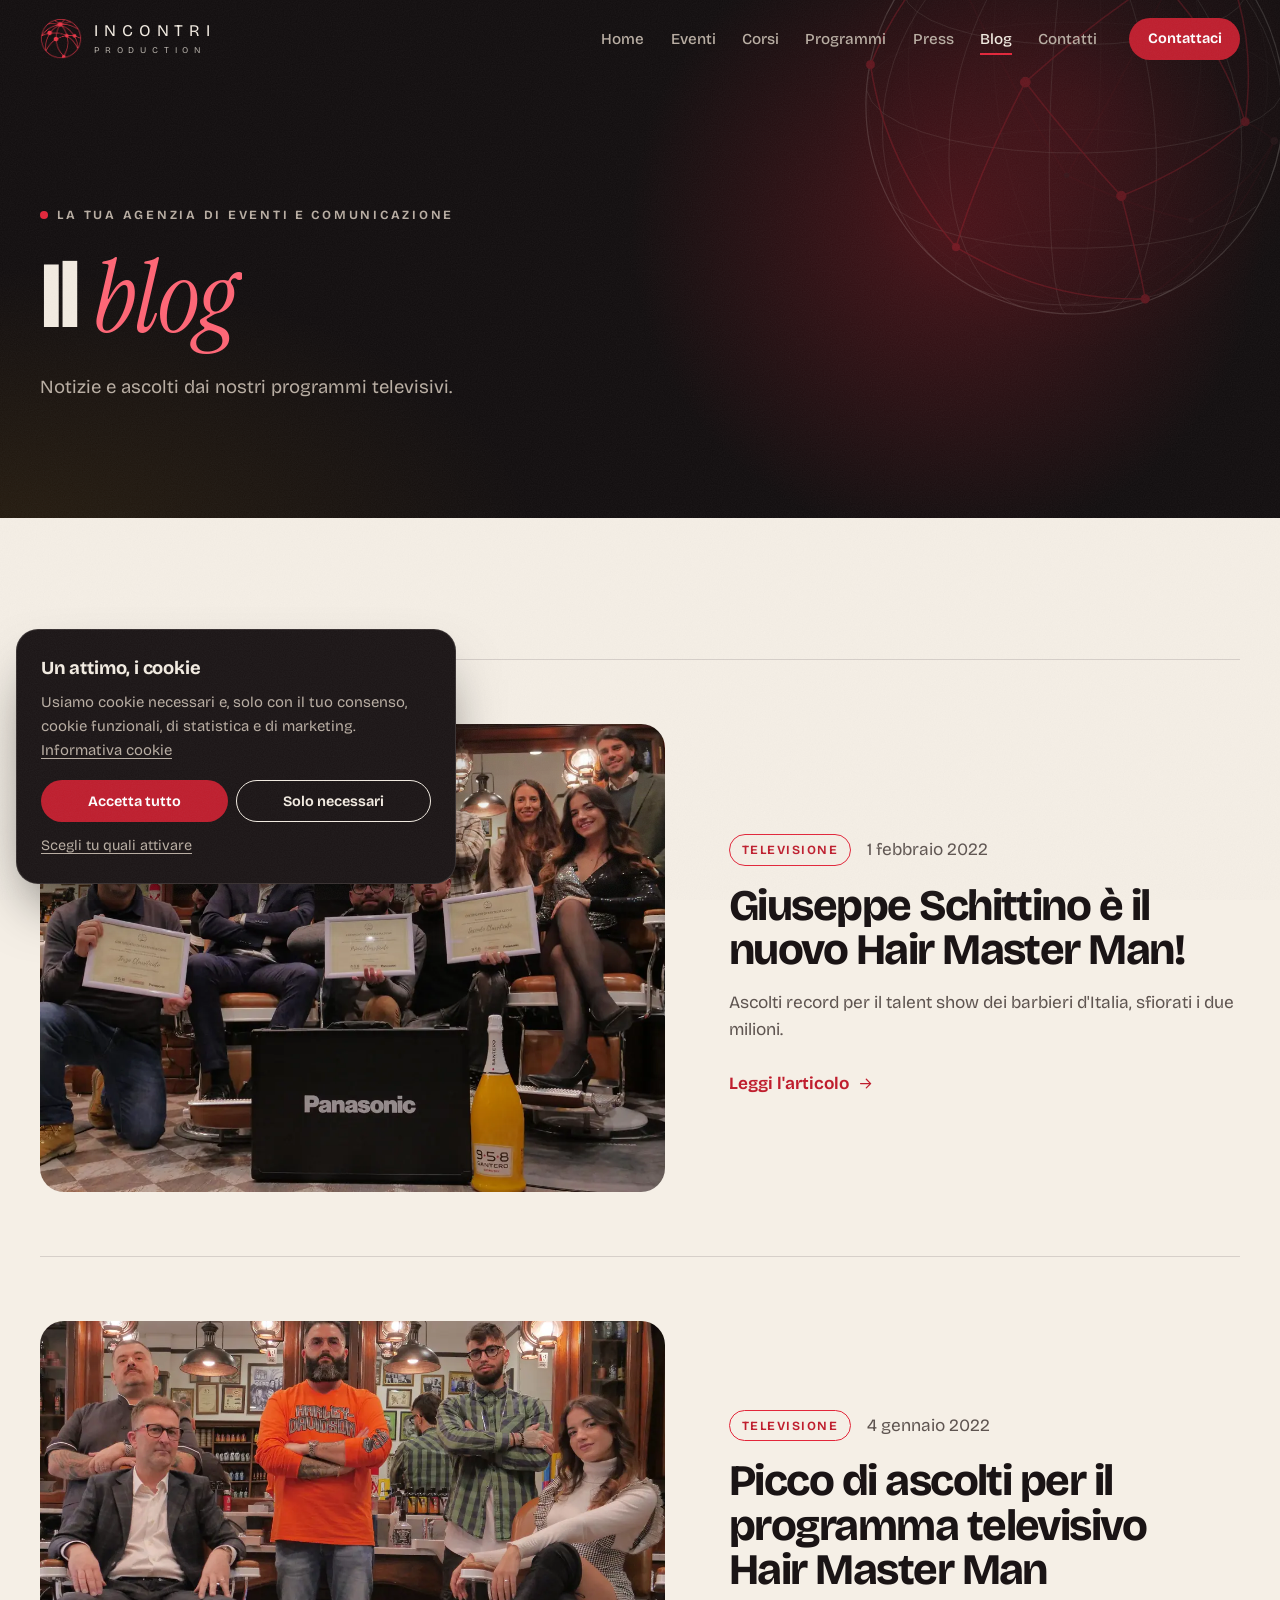
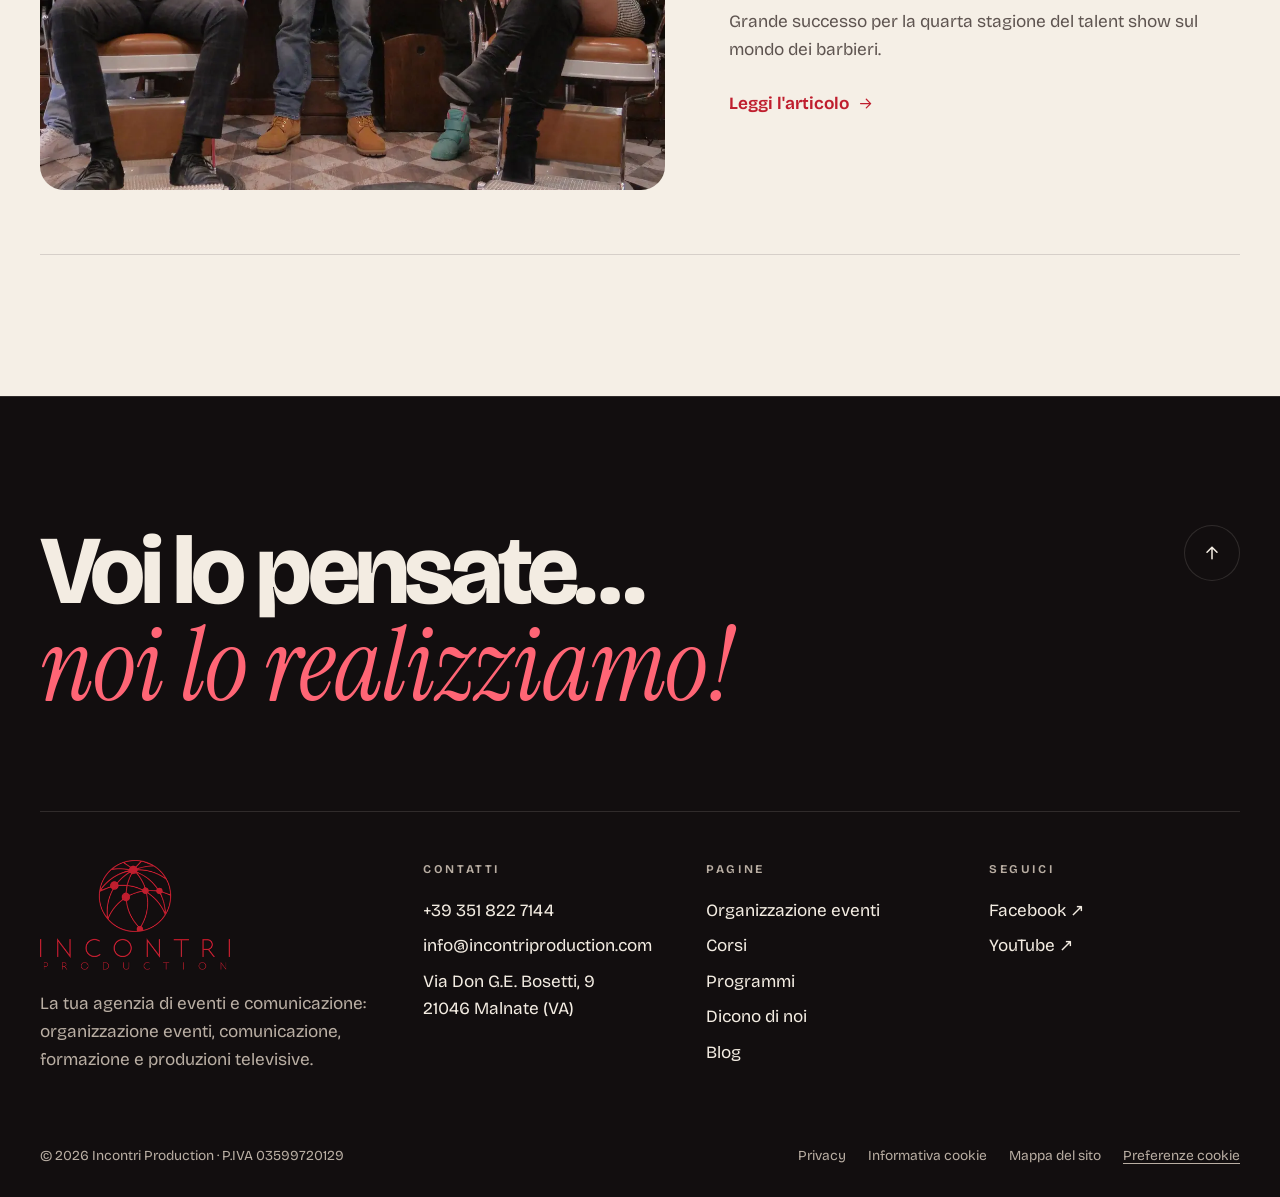
==== blog.html @ 3ca2f511 "Sito Incontri Production" ====
<!doctype html>
<html lang="it">
<head>
  <meta charset="utf-8">
  <meta name="viewport" content="width=device-width, initial-scale=1">
  <title>Blog | Incontri Production</title>
  <meta name="description" content="Notizie dal mondo Incontri Production: televisione, ascolti e i protagonisti dei nostri programmi.">
  <link rel="canonical" href="https://www.incontriproduction.com/blog.html">
  <meta property="og:type" content="website">
  <meta property="og:locale" content="it_IT">
  <meta property="og:site_name" content="Incontri Production">
  <meta property="og:title" content="Blog | Incontri Production">
  <meta property="og:description" content="Notizie dal mondo Incontri Production: televisione, ascolti e i protagonisti dei nostri programmi.">
  <meta property="og:url" content="https://www.incontriproduction.com/blog.html">
  <meta property="og:image" content="https://www.incontriproduction.com/assets/img/condivisione.jpg">
  <meta name="twitter:card" content="summary_large_image">
  <meta name="theme-color" content="#120e0f">
  <link rel="icon" href="favicon.png" type="image/png">
  <link rel="apple-touch-icon" href="apple-touch-icon.png">
  <script>document.documentElement.classList.add('js')</script>
  <link rel="preload" href="assets/fonts/bricolage-grotesque.woff2" as="font" type="font/woff2" crossorigin>
  <link rel="preload" href="assets/fonts/instrument-serif.woff2" as="font" type="font/woff2" crossorigin>
  <link rel="stylesheet" href="assets/css/stile.css?v=2611031225">
  <script src="assets/js/sito.js?v=2611031225" defer></script>
  <script type="application/ld+json">{"@context":"https://schema.org","@type":"Organization","name":"Incontri Production","url":"https://www.incontriproduction.com/","logo":"https://www.incontriproduction.com/assets/img/logo.webp","email":"info@incontriproduction.com","telephone":"+39 351 822 7144","vatID":"IT03599720129","address":{"@type":"PostalAddress","streetAddress":"Via Don G.E. Bosetti, 9","postalCode":"21046","addressLocality":"Malnate","addressRegion":"VA","addressCountry":"IT"},"sameAs":["https://www.facebook.com/incontriproduction/","https://www.youtube.com/channel/UCzw4_r2sX473PQl3FXD5Lkw"]}</script>
</head>
<body>
  <a class="skip" href="#contenuto">Vai al contenuto</a>

  <header class="top" data-top>
    <div class="wrap top__row">
      <a class="brand" href="index.html" aria-label="Incontri Production — torna alla home">
        <img src="assets/img/globo.webp" width="96" height="93" alt="">
        <span class="brand__name" aria-hidden="true"><b>Incontri</b><small>Production</small></span>
      </a>
      <nav class="nav" aria-label="Menu principale">
        <ul>
          <li><a href="index.html">Home</a></li>
          <li><a href="organizzazione-eventi.html">Eventi</a></li>
          <li><a href="corsi.html">Corsi</a></li>
          <li><a href="programmi.html">Programmi</a></li>
          <li><a href="press.html">Press</a></li>
          <li><a href="blog.html" aria-current="page">Blog</a></li>
          <li><a href="contatti.html">Contatti</a></li>
        </ul>
      </nav>
      <a class="btn btn--red btn--sm top__cta" href="contatti.html">Contattaci</a>
      <button class="burger" type="button" aria-expanded="false" aria-controls="menu-mobile" data-burger><span></span><span></span><b class="vh">Apri il menu</b></button>
    </div>
  </header>

  <nav class="mnav" id="menu-mobile" aria-label="Menu">
    <ul>
      <li><a href="index.html" style="--i:0"><small>01</small>Home</a></li>
      <li><a href="organizzazione-eventi.html" style="--i:1"><small>02</small>Eventi</a></li>
      <li><a href="corsi.html" style="--i:2"><small>03</small>Corsi</a></li>
      <li><a href="programmi.html" style="--i:3"><small>04</small>Programmi</a></li>
      <li><a href="press.html" style="--i:4"><small>05</small>Press</a></li>
      <li><a href="blog.html" aria-current="page" style="--i:5"><small>06</small>Blog</a></li>
      <li><a href="contatti.html" style="--i:6"><small>07</small>Contatti</a></li>
    </ul>
    <div class="mnav__foot">
      <a href="tel:+393518227144">+39 351 822 7144</a>
      <a href="mailto:info@incontriproduction.com">info@incontriproduction.com</a>
    </div>
  </nav>

  <main id="contenuto">
    <section class="phero phero--solo t-dark" data-spot>
      <svg class="phero__deco globe" data-globe data-static aria-hidden="true"></svg>
      <div class="wrap phero__grid">
        <div>
          <p class="eyebrow eyebrow--live load">La tua agenzia di eventi e comunicazione</p>
          <h1 class="split display"><span class="w"><span style="--i:0">Il</span></span> <em><span class="w"><span style="--i:1">blog</span></span></em></h1>
          <p class="lead load" style="--d:500ms">Notizie e ascolti dai nostri programmi televisivi.</p>
        </div>
      </div>
    </section>

    <section class="sec t-paper">
      <div class="wrap">
        <article class="post rv">
          <a href="giuseppe-schittino.html" aria-label="Leggi: Giuseppe Schittino è il nuovo Hair Master Man!"><figure><img src="assets/img/blog/giuseppe-copertina.webp" alt="Giuseppe Schittino, vincitore di Hair Master Man" width="1200" height="817" loading="lazy" decoding="async" srcset="assets/img/blog/giuseppe-copertina-640.webp 640w, assets/img/blog/giuseppe-copertina.webp 1200w" sizes="(max-width: 860px) 100vw, 55vw"></figure></a>
          <div>
            <p class="meta"><span class="chip chip--red">Televisione</span><time datetime="2022-02-01">1 febbraio 2022</time></p>
            <h2><a href="giuseppe-schittino.html">Giuseppe Schittino è il nuovo Hair Master Man!</a></h2>
            <p>Ascolti record per il talent show dei barbieri d'Italia, sfiorati i due milioni.</p>
            <a class="link" href="giuseppe-schittino.html">Leggi l'articolo <svg viewBox="0 0 24 24" fill="none" stroke="currentColor" stroke-width="1.8" stroke-linecap="round" stroke-linejoin="round" aria-hidden="true"><path d="M5 12h14M13 6l6 6-6 6"/></svg></a>
          </div>
        </article>
        <article class="post rv">
          <a href="picco-ascolti.html" aria-label="Leggi: Picco di ascolti per il programma televisivo Hair Master Man"><figure><img src="assets/img/blog/picco-copertina.webp" alt="I concorrenti e i giudici della quarta stagione di Hair Master Man" width="1200" height="935" loading="lazy" decoding="async" srcset="assets/img/blog/picco-copertina-640.webp 640w, assets/img/blog/picco-copertina.webp 1200w" sizes="(max-width: 860px) 100vw, 55vw"></figure></a>
          <div>
            <p class="meta"><span class="chip chip--red">Televisione</span><time datetime="2022-01-04">4 gennaio 2022</time></p>
            <h2><a href="picco-ascolti.html">Picco di ascolti per il programma televisivo Hair Master Man</a></h2>
            <p>Grande successo per la quarta stagione del talent show sul mondo dei barbieri.</p>
            <a class="link" href="picco-ascolti.html">Leggi l'articolo <svg viewBox="0 0 24 24" fill="none" stroke="currentColor" stroke-width="1.8" stroke-linecap="round" stroke-linejoin="round" aria-hidden="true"><path d="M5 12h14M13 6l6 6-6 6"/></svg></a>
          </div>
        </article>
      </div>
    </section>
  </main>

  <footer class="foot">
    <div class="wrap">
      <a class="foot__big" href="contatti.html">Voi lo pensate…<br><em>noi lo realizziamo!</em></a>
      <a class="totop" href="#contenuto" aria-label="Torna su"><svg viewBox="0 0 24 24" fill="none" stroke="currentColor" stroke-width="1.8" stroke-linecap="round" stroke-linejoin="round" aria-hidden="true"><path d="M5 12h14M13 6l6 6-6 6"/></svg></a>
      <div class="foot__grid">
        <div class="foot__brand">
          <img class="foot__logo" src="assets/img/logo.webp" alt="Incontri Production" loading="lazy" width="354" height="206" loading="lazy" decoding="async">
          <p>La tua agenzia di eventi e comunicazione: organizzazione eventi, comunicazione, formazione e produzioni televisive.</p>
        </div>
        <div>
          <h4>Contatti</h4>
          <ul>
            <li><a href="tel:+393518227144">+39 351 822 7144</a></li>
            <li><a href="mailto:info@incontriproduction.com">info@incontriproduction.com</a></li>
            <li>Via Don G.E. Bosetti, 9<br>21046 Malnate (VA)</li>
          </ul>
        </div>
        <div>
          <h4>Pagine</h4>
          <ul>
            <li><a href="organizzazione-eventi.html">Organizzazione eventi</a></li>
            <li><a href="corsi.html">Corsi</a></li>
            <li><a href="programmi.html">Programmi</a></li>
            <li><a href="press.html">Dicono di noi</a></li>
            <li><a href="blog.html">Blog</a></li>
          </ul>
        </div>
        <div>
          <h4>Seguici</h4>
          <ul>
            <li><a href="https://www.facebook.com/incontriproduction/" target="_blank" rel="noopener">Facebook ↗</a></li>
            <li><a href="https://www.youtube.com/channel/UCzw4_r2sX473PQl3FXD5Lkw" target="_blank" rel="noopener">YouTube ↗</a></li>
          </ul>
        </div>
      </div>
      <div class="foot__bottom">
        <p>© 2026 Incontri Production · P.IVA 03599720129</p>
        <ul>
          <li><a href="privacy.html">Privacy</a></li>
          <li><a href="cookie.html">Informativa cookie</a></li>
          <li><a href="sitemap.html">Mappa del sito</a></li>
          <li><button type="button" data-cookie-open>Preferenze cookie</button></li>
        </ul>
      </div>
    </div>
  </footer>

  <section class="cookie" data-cookie aria-labelledby="cookie-titolo" hidden>
    <h2 id="cookie-titolo">Un attimo, i cookie</h2>
    <p>Usiamo cookie necessari e, solo con il tuo consenso, cookie funzionali, di statistica e di marketing. <a href="cookie.html">Informativa cookie</a></p>
    <div class="btns">
      <button class="btn btn--red btn--sm" type="button" data-cookie-all>Accetta tutto</button>
      <button class="btn btn--ghost btn--sm" type="button" data-cookie-none>Solo necessari</button>
    </div>
    <button class="cookie__more" type="button" aria-expanded="false" data-cookie-more>Scegli tu quali attivare</button>
    <div class="cookie__prefs" data-cookie-prefs hidden>
      <label>Necessari (sempre attivi) <input class="switch" type="checkbox" checked disabled></label>
      <label>Funzionali <input class="switch" type="checkbox" data-cookie-toggle="functional"></label>
      <label>Statistiche <input class="switch" type="checkbox" data-cookie-toggle="analytics"></label>
      <label>Marketing / terze parti <input class="switch" type="checkbox" data-cookie-toggle="marketing"></label>
      <div class="btns"><button class="btn btn--cream btn--sm" type="button" data-cookie-save>Salva le scelte</button></div>
    </div>
  </section>

  <!-- Google Analytics: parte solo dopo il consenso "Statistiche". Sostituire GA_MEASUREMENT_ID con il codice vero. -->
  <script type="text/plain" data-cookie-category="analytics" data-src="https://www.googletagmanager.com/gtag/js?id=GA_MEASUREMENT_ID"></script>
  <script type="text/plain" data-cookie-category="analytics">
    window.dataLayer = window.dataLayer || [];
    function gtag(){dataLayer.push(arguments);}
    gtag('js', new Date());
    gtag('config', 'GA_MEASUREMENT_ID');
  </script>
</body>
</html>
---- assets/css/stile.css ----
/* Incontri Production — foglio di stile unico (niente librerie) */

@view-transition { navigation: auto; }

/* caratteri ospitati nel sito (niente richieste a Google): file in assets/fonts */
@font-face {
  font-family: 'Bricolage Grotesque';
  font-style: normal;
  font-weight: 300 800;
  font-stretch: 100%;
  font-display: swap;
  src: url(../fonts/bricolage-grotesque.woff2) format('woff2');
  unicode-range: U+0000-00FF, U+0131, U+0152-0153, U+02BB-02BC, U+02C6, U+02DA, U+02DC, U+0304, U+0308, U+0329, U+2000-206F, U+20AC, U+2122, U+2191, U+2193, U+2212, U+2215, U+FEFF, U+FFFD;
}
@font-face {
  font-family: 'Instrument Serif';
  font-style: italic;
  font-weight: 400;
  font-display: swap;
  src: url(../fonts/instrument-serif.woff2) format('woff2');
  unicode-range: U+0000-00FF, U+0131, U+0152-0153, U+02BB-02BC, U+02C6, U+02DA, U+02DC, U+0304, U+0308, U+0329, U+2000-206F, U+20AC, U+2122, U+2191, U+2193, U+2212, U+2215, U+FEFF, U+FFFD;
}

:root {
  --ink: #120e0f;
  --ink-2: #1b1516;
  --ink-3: #2a2122;
  --paper: #f5efe6;
  --paper-2: #ebe1d3;
  --cream: #f3ece2;
  --cream-mute: #b9aea3;
  --text: #1a1415;
  --text-mute: #5f5551;
  --red: #bf1e2e;
  --red-hot: #e3263a;
  --red-soft: #ff6575;
  --gold: #f7ad1a;
  --line-d: rgba(243, 236, 226, .13);
  --line-l: rgba(26, 20, 21, .14);

  --sans: "Bricolage Grotesque", "Segoe UI", system-ui, sans-serif;
  --serif: "Instrument Serif", Georgia, "Times New Roman", serif;

  --wrap: 1240px;
  --gut: clamp(16px, 4vw, 40px);
  --ease: cubic-bezier(.65, 0, .35, 1);
  --out: cubic-bezier(.16, 1, .3, 1);

  --mute: var(--cream-mute);
  --em: var(--red-soft);
  --line: var(--line-d);
}

/* ---------- base ---------- */
*, *::before, *::after { box-sizing: border-box; }
html { -webkit-text-size-adjust: 100%; scroll-padding-top: 96px; }
@media (prefers-reduced-motion: no-preference) { html { scroll-behavior: smooth; } }
body {
  margin: 0;
  background: var(--ink);
  color: var(--cream);
  font-family: var(--sans);
  font-size: clamp(1rem, .96rem + .2vw, 1.075rem);
  line-height: 1.6;
  -webkit-font-smoothing: antialiased;
  overflow-x: clip;
}
img, svg, video { display: block; max-width: 100%; }
img { height: auto; }
a { color: inherit; text-decoration: none; }
button { font: inherit; color: inherit; cursor: pointer; background: none; border: 0; padding: 0; }
h1, h2, h3, h4, p, ul, ol, figure, blockquote { margin: 0; }
ul, ol { padding: 0; list-style: none; }
::selection { background: var(--red); color: #fff; }
:focus-visible { outline: 2px solid var(--gold); outline-offset: 3px; border-radius: 6px; }
[hidden] { display: none !important; }
.vh { position: absolute !important; width: 1px; height: 1px; overflow: hidden; clip: rect(0 0 0 0); white-space: nowrap; }

.skip {
  position: fixed; left: 16px; top: -64px; z-index: 300;
  background: var(--gold); color: var(--ink); font-weight: 700;
  padding: .7em 1.2em; border-radius: 999px; transition: top .25s;
}
.skip:focus { top: 16px; }

/* grana da pellicola: un solo strato fisso, nessuna animazione */
body::after {
  content: ""; position: fixed; inset: 0; z-index: 250; pointer-events: none; opacity: .06;
  background-image: url("data:image/svg+xml,%3Csvg xmlns='http://www.w3.org/2000/svg' width='180' height='180'%3E%3Cfilter id='n'%3E%3CfeTurbulence type='fractalNoise' baseFrequency='.85' numOctaves='2' stitchTiles='stitch'/%3E%3CfeColorMatrix values='.33 .33 .33 0 0 .33 .33 .33 0 0 .33 .33 .33 0 0 0 0 0 1 0'/%3E%3C/filter%3E%3Crect width='100%25' height='100%25' filter='url(%23n)'/%3E%3C/svg%3E");
}

.wrap { width: min(100% - 2 * var(--gut), var(--wrap)); margin-inline: auto; }
main { overflow-x: clip; } /* il nastro inclinato non deve mai far scorrere la pagina di lato */

/* ---------- temi delle sezioni ---------- */
.sec { position: relative; padding-block: clamp(84px, 11vw, 150px); }
.sec--tight { padding-block: clamp(56px, 7vw, 96px); }
.t-dark { background: var(--ink); color: var(--cream); }
.t-ink2 { background: var(--ink-2); color: var(--cream); }
.t-paper, .t-beige { --mute: var(--text-mute); --em: var(--red); --line: var(--line-l); color: var(--text); }
.t-paper { background: var(--paper); }
.t-beige { background: var(--paper-2); }
.t-red { --mute: rgba(255, 255, 255, .82); --em: #fff; --line: rgba(255, 255, 255, .25); background: var(--red); color: #fff; }

/* ---------- tipografia ---------- */
.eyebrow {
  display: inline-flex; align-items: center; gap: .75em;
  font-size: .78rem; font-weight: 650; letter-spacing: .22em; text-transform: uppercase; color: var(--mute);
}
.eyebrow::before { content: ""; width: 28px; height: 1px; background: currentColor; opacity: .7; }
.eyebrow--live::before {
  width: 8px; height: 8px; border-radius: 50%; opacity: 1; background: var(--red-hot);
  animation: live 2.2s infinite;
}
@keyframes live {
  0% { box-shadow: 0 0 0 0 rgba(227, 38, 58, .65); }
  70%, 100% { box-shadow: 0 0 0 10px rgba(227, 38, 58, 0); }
}

.display, .title, .big {
  font-weight: 760; letter-spacing: -.04em; text-wrap: balance;
}
.display { font-size: clamp(2.75rem, 7.4vw, 7.4rem); line-height: .93; }
.title { font-size: clamp(2.15rem, 4.9vw, 4.5rem); line-height: 1; letter-spacing: -.035em; }
.big { font-size: clamp(1.9rem, 3.6vw, 3.2rem); line-height: 1.05; letter-spacing: -.03em; font-weight: 720; }
.display em, .title em, .big em, .foot__big em {
  font-family: var(--serif); font-style: italic; font-weight: 400;
  letter-spacing: -.01em; color: var(--em); font-size: 1.06em; padding-right: .04em;
}
.lead { font-size: clamp(1.1rem, 1.45vw, 1.3rem); line-height: 1.6; color: var(--mute); max-width: 58ch; text-wrap: pretty; }
.muted { color: var(--mute); }
.center { text-align: center; }
.center .lead { margin-inline: auto; }

/* titoli che entrano parola per parola (le parole le divide costruisci.py) */
.split .w { display: inline-block; overflow: hidden; vertical-align: top; padding: 0 .06em .1em 0; margin: 0 -.06em -.1em 0; }
.split .w > span { display: inline-block; transform: translateY(108%); animation: wordUp 1s var(--out) forwards; animation-delay: calc(var(--i) * 55ms + 120ms); }
@keyframes wordUp { to { transform: none; } }

.load { opacity: 0; animation: fadeUp 1.1s var(--out) forwards; animation-delay: var(--d, 0ms); }
@keyframes fadeUp { from { opacity: 0; transform: translateY(24px); } to { opacity: 1; transform: none; } }

/* comparsa allo scorrimento (attiva solo se c'è JavaScript) */
.js .rv { opacity: 0; transform: translateY(32px); transition: opacity 1s var(--out), transform 1s var(--out); transition-delay: var(--d, 0ms); }
.js .rv.in { opacity: 1; transform: none; }
.js .rv-clip { clip-path: inset(14% 8% 14% 8% round 28px); transition: clip-path 1.4s var(--out); transition-delay: var(--d, 0ms); }
.js .rv-clip img { transform: scale(1.18); transition: transform 1.8s var(--out); transition-delay: var(--d, 0ms); }
.js .rv-clip.in { clip-path: inset(0 round 28px); }
.js .rv-clip.in img { transform: none; }

/* ---------- bottoni ---------- */
.btn {
  --fill: var(--cream); --fill-ink: var(--ink);
  position: relative; isolation: isolate; overflow: hidden;
  display: inline-flex; align-items: center; gap: .65em; min-height: 52px;
  padding: .9em 1.55em; border-radius: 999px; border: 1px solid transparent;
  font-weight: 650; font-size: .98rem; line-height: 1.1; white-space: nowrap;
  transition: color .45s var(--out), border-color .45s;
}
.btn::before {
  content: ""; position: absolute; inset: -1px; z-index: -1; border-radius: inherit;
  background: var(--fill); transform: translateY(102%); transition: transform .55s var(--out);
}
.btn:hover::before, .btn:focus-visible::before { transform: none; }
.btn:hover, .btn:focus-visible { color: var(--fill-ink); }
.btn svg { width: 1.05em; height: 1.05em; transition: transform .5s var(--out); }
.btn:hover svg { transform: translateX(4px); }
.btn--red { background: var(--red); color: #fff; }
.btn--ghost { border-color: currentColor; }
.t-paper .btn--ghost, .t-beige .btn--ghost { --fill: var(--ink); --fill-ink: var(--cream); }
.t-paper .btn--red, .t-beige .btn--red { --fill: var(--ink); --fill-ink: var(--cream); }
.btn--cream { background: var(--cream); color: var(--ink); --fill: var(--ink); --fill-ink: var(--cream); }
.btn--sm { min-height: 42px; padding: .7em 1.2em; font-size: .9rem; }
.btns { display: flex; flex-wrap: wrap; gap: 12px; }

.link {
  display: inline-flex; align-items: center; gap: .5em; font-weight: 650;
  background: linear-gradient(currentColor, currentColor) 0 100% / 0 1px no-repeat;
  transition: background-size .5s var(--out);
}
.link:hover { background-size: 100% 1px; }
.link svg { width: 1em; height: 1em; transition: transform .5s var(--out); }
.link:hover svg { transform: translateX(4px); }

/* ---------- testata ---------- */
.top {
  position: fixed; inset: 0 0 auto; z-index: 100;
  border-bottom: 1px solid transparent;
  transition: transform .55s var(--out), background-color .4s, border-color .4s;
  view-transition-name: testata;
}
.top.is-solid {
  background: rgba(18, 14, 15, .84); border-color: var(--line-d);
  -webkit-backdrop-filter: saturate(1.4) blur(14px); backdrop-filter: saturate(1.4) blur(14px);
}
.top.is-hidden { transform: translateY(-101%); }
.top__row { display: flex; align-items: center; gap: 20px; height: 78px; }

.brand { display: flex; align-items: center; gap: 12px; margin-right: auto; color: var(--cream); }
.brand img { width: 42px; transition: transform 1s var(--out); }
.brand:hover img { transform: rotate(-28deg) scale(1.06); }
.brand__name { display: flex; flex-direction: column; line-height: 1; text-transform: uppercase; }
.brand__name b { font-weight: 400; font-size: 1.02rem; letter-spacing: .36em; }
.brand__name small { font-size: .55rem; letter-spacing: .66em; margin-top: 6px; opacity: .72; }

.nav ul { display: flex; gap: 2px; }
.nav a {
  position: relative; display: block; padding: .55em .8em;
  font-size: .95rem; font-weight: 500; color: var(--cream-mute); transition: color .3s;
}
.nav a::after {
  content: ""; position: absolute; left: .8em; right: .8em; bottom: .32em; height: 1.5px;
  background: var(--red-hot); transform: scaleX(0); transform-origin: right; transition: transform .5s var(--out);
}
.nav a:hover, .nav a[aria-current="page"] { color: var(--cream); }
.nav a:hover::after, .nav a[aria-current="page"]::after { transform: scaleX(1); transform-origin: left; }

.burger {
  display: none; position: relative; z-index: 2; width: 48px; height: 48px; border-radius: 50%;
  border: 1px solid var(--line-d); place-items: center;
}
.burger span { position: absolute; left: 14px; right: 14px; height: 1.5px; background: var(--cream); transition: transform .5s var(--out), top .5s var(--out); }
.burger span:nth-child(1) { top: 19px; }
.burger span:nth-child(2) { top: 27px; }
.burger[aria-expanded="true"] span:nth-child(1) { top: 23px; transform: rotate(45deg); }
.burger[aria-expanded="true"] span:nth-child(2) { top: 23px; transform: rotate(-45deg); }

@media (max-width: 1060px) {
  .nav, .top__cta { display: none; }
  .burger { display: grid; }
}

/* menu del telefono: si apre a cerchio dal bottone */
.mnav {
  position: fixed; inset: 0; z-index: 99; display: flex; flex-direction: column; justify-content: center;
  padding: 110px var(--gut) 36px; background: var(--ink); overflow-y: auto;
  clip-path: circle(0 at calc(100% - var(--gut) - 24px) 39px); visibility: hidden;
  transition: clip-path .75s var(--out), visibility 0s .75s;
}
.mnav.is-open { clip-path: circle(150% at calc(100% - var(--gut) - 24px) 39px); visibility: visible; transition: clip-path .75s var(--out); }
.mnav li { overflow: hidden; }
.mnav li a {
  display: flex; align-items: baseline; gap: 14px; padding: .14em 0;
  font-size: clamp(2.1rem, 9.5vw, 3.6rem); font-weight: 720; letter-spacing: -.04em; line-height: 1.12;
  transform: translateY(110%); transition: transform .8s var(--out), color .3s;
}
.mnav li a small { font-size: .8rem; font-weight: 500; letter-spacing: .1em; color: var(--cream-mute); }
.mnav li a[aria-current="page"] { color: var(--red-soft); }
.mnav.is-open li a { transform: none; transition-delay: calc(var(--i) * 55ms + 150ms); }
.mnav__foot { margin-top: 40px; display: grid; gap: 6px; color: var(--cream-mute); opacity: 0; transition: opacity .6s .5s; }
.mnav.is-open .mnav__foot { opacity: 1; }
body.menu-open { overflow: hidden; }

/* ---------- hero della home ---------- */
.hero {
  position: relative; isolation: isolate; overflow: hidden;
  min-height: 100svh; display: flex; align-items: center; padding: 120px 0 110px;
}
.hero::before, .phero::before {
  content: ""; position: absolute; inset: 0; z-index: -2;
  background:
    radial-gradient(40vmax circle at var(--mx, 74%) var(--my, 44%), rgba(191, 30, 46, .3), transparent 62%),
    radial-gradient(70vmax 36vmax at 0% 105%, rgba(247, 173, 26, .09), transparent 60%);
}
.hero__grid { display: grid; grid-template-columns: minmax(0, 1.25fr) minmax(0, .75fr); align-items: center; gap: 24px; }
.hero__text .lead { margin-top: 30px; }
.hero__text .btns { margin-top: 42px; }
.hero__text .eyebrow { margin-bottom: 26px; }
.hero__globe { position: relative; width: min(50vw, 680px); aspect-ratio: 1; justify-self: end; margin-right: calc(-1 * var(--gut) - 6vw); }
.globe { width: 100%; height: 100%; overflow: visible; }

.cue {
  position: absolute; left: 50%; bottom: 26px; translate: -50% 0;
  display: flex; flex-direction: column; align-items: center; gap: 10px;
  font-size: .68rem; letter-spacing: .32em; text-transform: uppercase; color: var(--cream-mute);
}
.cue i { position: relative; width: 1px; height: 46px; overflow: hidden; background: var(--line-d); }
.cue i::after { content: ""; position: absolute; left: 0; top: -40%; width: 1px; height: 40%; background: var(--red-hot); animation: cue 2.2s var(--ease) infinite; }
@keyframes cue { to { top: 100%; } }

@media (max-width: 860px) {
  .hero { align-items: flex-end; padding-bottom: 100px; }
  .hero__grid { grid-template-columns: 1fr; }
  .hero__globe { position: absolute; z-index: -1; top: 64px; right: -34vw; width: 100vw; margin: 0; opacity: .55; }
  .cue { display: none; }
}

/* globo animato (lo disegna sito.js) */
.globe .rim { fill: none; stroke: rgba(243, 236, 226, .5); stroke-width: 1.2; }
.globe .mf { fill: none; stroke: rgba(243, 236, 226, .3); stroke-width: 1; }
.globe .mb { fill: none; stroke: rgba(243, 236, 226, .07); stroke-width: 1; }
.globe .lk { fill: none; stroke: var(--red-hot); stroke-width: 1.5; stroke-linecap: round; opacity: .8; transition: opacity .3s; }
.globe .lk.b { opacity: .14; }
.globe .spark { fill: none; stroke: #ffd08a; stroke-width: 2.6; stroke-linecap: round; opacity: 0; stroke-dasharray: .14 .86; filter: drop-shadow(0 0 4px #ffb347); }
.globe .spark.hot { opacity: 1; animation: signal 1.5s linear forwards; }
@keyframes signal { from { stroke-dashoffset: 1; } to { stroke-dashoffset: -.16; } }
.globe .nd .c { fill: var(--red-hot); }
.globe .nd.b .c { fill: #4a2329; }
.globe .nd .ring { fill: none; stroke: var(--red-hot); stroke-width: 1; animation-name: ring; animation-duration: 2.8s; animation-timing-function: cubic-bezier(.16, 1, .3, 1); animation-iteration-count: infinite; animation-delay: var(--dl, 0s); }
.globe .nd.b .ring { display: none; }
@keyframes ring { from { transform: scale(1); opacity: .9; } to { transform: scale(3.4); opacity: 0; } }
.globe-static .lk, .globe-static .nd .ring { animation: none; }

/* ---------- nastro che scorre ---------- */
.marquee { --gap: clamp(28px, 4vw, 56px); display: flex; overflow: hidden; user-select: none; }
.marquee__track { display: flex; flex: none; align-items: center; gap: var(--gap); padding-right: var(--gap); min-width: 100%; animation: marquee var(--dur, 32s) linear infinite; }
.marquee--rev .marquee__track { animation-direction: reverse; }
.marquee:hover .marquee__track { animation-play-state: paused; }
@keyframes marquee { to { transform: translateX(-100%); } }

.band { position: relative; z-index: 2; background: var(--red); color: #fff; padding: 20px 0; transform: rotate(-1.4deg); margin: -26px -3vw 0; box-shadow: 0 30px 60px -30px rgba(0, 0, 0, .6); }
.band .marquee__track span { display: inline-flex; align-items: center; gap: var(--gap); font-size: clamp(1.35rem, 2.9vw, 2.3rem); font-weight: 720; letter-spacing: -.02em; text-transform: uppercase; white-space: nowrap; }
.band .marquee__track span::after { content: "✦"; color: var(--gold); font-size: .7em; }

/* ---------- chi siamo ---------- */
.about__grid { display: grid; grid-template-columns: repeat(12, minmax(0, 1fr)); gap: 32px 24px; }
.about__label { grid-column: 1 / 4; }
.about__label .eyebrow { position: sticky; top: 120px; }
.about__body { grid-column: 4 / 13; }
.statement { font-size: clamp(1.55rem, 3.1vw, 2.85rem); line-height: 1.2; letter-spacing: -.028em; font-weight: 560; text-wrap: pretty; }
.statement em { font-family: var(--serif); font-style: italic; font-weight: 400; color: var(--red); font-size: 1.07em; letter-spacing: -.01em; }
.about__more { display: grid; grid-template-columns: minmax(0, 1fr) minmax(0, 1.05fr); gap: clamp(32px, 5vw, 72px); align-items: center; margin-top: clamp(56px, 7vw, 96px); }
.about__more p { color: var(--mute); font-size: 1.08rem; }
.about__more p + p { margin-top: 1em; }
.about__more .btns { margin-top: 32px; }

.photo { position: relative; }
.photo figure { border-radius: 28px; overflow: hidden; }
.photo img { width: 100%; aspect-ratio: 3 / 2; object-fit: cover; }
.photo figcaption { margin-top: 14px; font-size: .9rem; color: var(--mute); }

.badge {
  position: absolute; z-index: 2; left: -46px; top: -58px; width: 148px; aspect-ratio: 1;
  display: grid; place-items: center; border-radius: 50%; background: var(--gold); color: var(--ink);
  box-shadow: 0 24px 40px -24px rgba(0, 0, 0, .5);
}
.badge svg { position: absolute; inset: 0; width: 100%; height: 100%; animation: spin 26s linear infinite; }
.badge text { font-size: 10.4px; font-weight: 650; letter-spacing: .2em; fill: var(--ink); text-transform: uppercase; }
.badge b { font-size: 2.3rem; font-weight: 800; letter-spacing: -.05em; line-height: 1; }
.badge b small { display: block; font-size: .7rem; letter-spacing: .1em; text-align: center; font-weight: 650; }
@keyframes spin { to { transform: rotate(360deg); } }

@media (max-width: 860px) {
  .about__label, .about__body { grid-column: 1 / -1; }
  .about__more { grid-template-columns: 1fr; }
  .badge { left: auto; right: -6px; top: -54px; width: 116px; }
  .badge b { font-size: 1.8rem; }
}

/* ---------- servizi ---------- */
.head { display: flex; flex-wrap: wrap; align-items: end; justify-content: space-between; gap: 24px 48px; margin-bottom: clamp(44px, 6vw, 72px); }
.head .lead { max-width: 44ch; }
.head .eyebrow { margin-bottom: 20px; }

.cards { display: grid; grid-template-columns: repeat(4, minmax(0, 1fr)); gap: 14px; }
.card {
  position: relative; isolation: isolate; overflow: hidden;
  display: flex; flex-direction: column; min-height: 420px; padding: 28px;
  border: 1px solid var(--line-d); border-radius: 24px; background: rgba(243, 236, 226, .02);
  transition: border-color .5s, transform .6s var(--out);
}
.card::before { content: ""; position: absolute; inset: 0; z-index: -1; background: var(--red); transform: translateY(101%); transition: transform .7s var(--out); }
.card::after { content: ""; position: absolute; inset: 0; z-index: -1; opacity: 0; transition: opacity .4s; background: radial-gradient(260px circle at var(--x, 50%) var(--y, 50%), rgba(255, 255, 255, .14), transparent 70%); }
.card:hover { border-color: var(--red); transform: translateY(-6px); }
.card:hover::before { transform: none; }
.card:hover::after { opacity: 1; }
.card__num { font-size: .82rem; letter-spacing: .14em; color: var(--cream-mute); transition: color .4s; }
.card .ico { width: 58px; height: 58px; margin-top: 30px; color: var(--red-soft); transition: color .4s, transform .7s var(--out); }
.card:hover .ico { color: #fff; transform: translateY(-4px) rotate(-8deg); }
.card h3 { margin-top: auto; padding-top: 36px; font-size: clamp(1.45rem, 1.9vw, 1.75rem); line-height: 1.08; letter-spacing: -.025em; font-weight: 720; }
.card p { margin-top: 12px; font-size: .98rem; color: var(--cream-mute); transition: color .4s; }
.card:hover p, .card:hover .card__num { color: rgba(255, 255, 255, .88); }
.card__go { display: grid; place-items: center; width: 46px; height: 46px; margin-top: 26px; border-radius: 50%; border: 1px solid var(--line-d); transition: transform .6s var(--out), background .4s, color .4s, border-color .4s; }
.card__go svg { width: 18px; height: 18px; }
.card:hover .card__go { background: #fff; color: var(--red); border-color: #fff; transform: rotate(-45deg); }
@media (max-width: 1060px) { .cards { grid-template-columns: repeat(2, minmax(0, 1fr)); } }
@media (max-width: 600px) { .cards { grid-template-columns: 1fr; } .card { min-height: 0; } }

/* icone a tratto: si disegnano quando compaiono */
.ico { fill: none; stroke: currentColor; stroke-width: 1.6; stroke-linecap: round; stroke-linejoin: round; overflow: visible; }
.js .rv .ico > * { stroke-dasharray: 1; stroke-dashoffset: 1; }
/* selettore ".ico > *" e non "[pathLength]": Chrome non aggiorna lo stile degli attributi SVG in camelCase */
.js .rv.in .ico > * { animation-name: draw; animation-duration: 1.6s; animation-timing-function: cubic-bezier(.16, 1, .3, 1); animation-fill-mode: forwards; animation-delay: calc(var(--d, 0ms) + 250ms); }
@keyframes draw { to { stroke-dashoffset: 0; } }

/* ---------- no stress + numeri ---------- */
.nostress { display: grid; grid-template-columns: auto minmax(0, 1fr); gap: clamp(32px, 6vw, 88px); align-items: center; }
.nostress .lead { margin-top: 24px; }
.sticker {
  position: relative; display: grid; place-items: center; text-align: center;
  width: clamp(140px, 17vw, 210px); aspect-ratio: 1; border-radius: 50%;
  background: var(--gold); color: var(--ink); transform: rotate(-12deg);
  font-weight: 800; font-size: clamp(1.4rem, 2.3vw, 2rem); line-height: .92; letter-spacing: -.035em;
  box-shadow: 0 26px 40px -26px rgba(0, 0, 0, .55); transition: transform .8s var(--out);
}
.sticker::before { content: ""; position: absolute; inset: 9px; border-radius: 50%; border: 1.5px dashed rgba(18, 14, 15, .4); }
.sticker:hover { transform: rotate(6deg) scale(1.06); }
.sticker small { display: block; font-size: .42em; letter-spacing: .14em; font-weight: 650; margin-top: 6px; }

.stats { display: grid; grid-template-columns: repeat(4, minmax(0, 1fr)); margin-top: clamp(64px, 8vw, 112px); border-top: 1px solid var(--line); }
.stat { padding: 30px 24px 0; border-left: 1px solid var(--line); }
.stat:first-child { border-left: 0; padding-left: 0; }
.stat b { display: block; font-size: clamp(2.8rem, 6vw, 5.4rem); font-weight: 780; letter-spacing: -.055em; line-height: 1; color: var(--red); font-variant-numeric: tabular-nums; }
.stat b small { font-size: .3em; letter-spacing: .02em; font-weight: 600; margin-right: .2em; vertical-align: .9em; }
.stat b i { font-style: normal; font-size: .42em; letter-spacing: -.02em; margin-left: .12em; }
.stat > span { display: block; margin-top: 12px; font-size: .95rem; color: var(--mute); max-width: 24ch; }
@media (max-width: 860px) {
  .nostress { grid-template-columns: 1fr; }
  .stats { grid-template-columns: repeat(2, minmax(0, 1fr)); }
  .stat:nth-child(3) { border-left: 0; padding-left: 0; }
  .stat:nth-child(n+3) { border-top: 1px solid var(--line); margin-top: 28px; }
}

/* ---------- valori ---------- */
.values { display: grid; grid-template-columns: repeat(3, minmax(0, 1fr)); border-top: 1px solid var(--line); border-left: 1px solid var(--line); }
.value { display: flex; align-items: center; gap: 24px; padding: clamp(28px, 3.5vw, 44px); border-right: 1px solid var(--line); border-bottom: 1px solid var(--line); transition: background-color .5s; }
.value .ico { flex: none; width: 54px; height: 54px; color: var(--red); transition: transform .7s var(--out); }
.value h3 { font-size: clamp(1.25rem, 2vw, 1.75rem); font-weight: 720; letter-spacing: -.025em; line-height: 1.1; }
.value:hover { background: var(--paper); }
.value:hover .ico { transform: scale(1.12) rotate(-6deg); }
@media (max-width: 860px) { .values { grid-template-columns: repeat(2, minmax(0, 1fr)); } }
@media (max-width: 520px) { .values { grid-template-columns: 1fr; } }

/* ---------- produzioni tv ---------- */
.onair {
  display: inline-flex; align-items: center; gap: 10px; padding: 8px 14px; margin-bottom: 22px;
  border: 1.5px solid var(--red-hot); border-radius: 8px; color: var(--red-soft);
  font-size: .78rem; font-weight: 800; letter-spacing: .24em;
  text-shadow: 0 0 14px rgba(227, 38, 58, .9);
  box-shadow: 0 0 26px -4px rgba(227, 38, 58, .6), inset 0 0 14px -4px rgba(227, 38, 58, .7);
  animation: flicker 5s infinite;
}
.onair::before { content: ""; width: 8px; height: 8px; border-radius: 50%; background: var(--red-hot); box-shadow: 0 0 10px var(--red-hot); }
@keyframes flicker { 0%, 46%, 50%, 54%, 100% { opacity: 1; } 48%, 52% { opacity: .45; } }

.rail {
  display: flex; gap: 18px; overflow-x: auto; scroll-snap-type: x mandatory; overscroll-behavior-x: contain;
  padding: 6px max(var(--gut), (100vw - var(--wrap)) / 2) 26px; scroll-padding-inline: max(var(--gut), (100vw - var(--wrap)) / 2);
  scrollbar-width: thin; scrollbar-color: var(--red) transparent;
}
.poster { flex: 0 0 clamp(250px, 25vw, 320px); scroll-snap-align: start; }
.poster a { display: block; }
.poster__img { position: relative; border-radius: 20px; overflow: hidden; background: var(--ink-2); }
.poster__img img { width: 100%; aspect-ratio: 1; object-fit: cover; transition: transform 1s var(--out); }
.poster__img::after { content: ""; position: absolute; inset: 0; border-radius: inherit; box-shadow: inset 0 0 0 1px var(--line-d); transition: box-shadow .4s; }
.poster:hover .poster__img img { transform: scale(1.07); }
.poster:hover .poster__img::after { box-shadow: inset 0 0 0 2px var(--red-hot); }
.poster h3 { margin-top: 16px; font-size: 1.1rem; font-weight: 700; letter-spacing: .02em; }
.rail-nav { display: flex; gap: 10px; }
.rail-nav button { display: grid; place-items: center; width: 52px; height: 52px; border-radius: 50%; border: 1px solid var(--line-d); transition: background .3s, color .3s, border-color .3s; }
.rail-nav button:hover { background: var(--cream); color: var(--ink); border-color: var(--cream); }
.rail-nav svg { width: 20px; height: 20px; }
.rail-nav button:first-child svg { transform: scaleX(-1); }

/* ---------- loghi clienti ---------- */
.logos { margin-top: 8px; mask-image: linear-gradient(90deg, transparent, #000 8%, #000 92%, transparent); -webkit-mask-image: linear-gradient(90deg, transparent, #000 8%, #000 92%, transparent); }
.logos + .logos { margin-top: 14px; }
.logo { flex: none; display: grid; place-items: center; width: 190px; height: 112px; padding: 16px; border-radius: 18px; background: #fff; box-shadow: 0 1px 0 var(--line-l), 0 18px 30px -24px rgba(0, 0, 0, .35); }
.logo img { max-width: 100%; max-height: 100%; width: auto; object-fit: contain; transition: filter .5s, opacity .5s, transform .5s var(--out); }
@media (hover: hover) {
  .logo img { filter: grayscale(1); opacity: .75; }
  .logo:hover img { filter: none; opacity: 1; transform: scale(1.06); }
}
.logo-grid { display: grid; grid-template-columns: repeat(auto-fill, minmax(150px, 1fr)); gap: 14px; }
.logo-grid .logo { width: auto; }
.logo-wide { margin-bottom: 14px; border-radius: 18px; overflow: hidden; background: #fff; }
.logo-wide img { width: 100%; }

/* ---------- obiettivo (fascia rossa) ---------- */
.goal { overflow: hidden; isolation: isolate; text-align: center; }
.goal__deco { position: absolute; z-index: -1; left: 50%; top: 50%; width: min(1100px, 160vw); height: auto; aspect-ratio: 1; translate: -50% -50%; opacity: .14; color: #fff; animation: spin 120s linear infinite; }
.goal__deco .rim, .goal__deco .mf { stroke: #fff; }
.goal__deco .lk { stroke: #fff; opacity: .9; }
.goal__deco .nd .c { fill: #fff; }
.goal blockquote { margin: 28px auto 0; max-width: 17ch; font-family: var(--serif); font-style: italic; font-size: clamp(2.5rem, 6.4vw, 5.8rem); line-height: 1; letter-spacing: -.01em; text-wrap: balance; }
.goal p { margin: 32px auto 0; max-width: 62ch; color: var(--mute); font-size: 1.1rem; }
.goal .btns { justify-content: center; margin-top: 40px; }

/* ---------- piè di pagina ---------- */
.foot { position: relative; padding: clamp(84px, 10vw, 140px) 0 30px; border-top: 1px solid var(--line-d); background: var(--ink); color: var(--cream); }
.foot__big { display: block; font-size: clamp(2.5rem, 7.6vw, 7.3rem); font-weight: 770; letter-spacing: -.048em; line-height: .95; text-wrap: balance; }
.foot__big em { color: var(--red-soft); }
.foot__big:hover em { color: var(--gold); transition: color .5s; }
.foot__grid { display: grid; grid-template-columns: 1.4fr 1fr 1fr 1fr; gap: 40px 32px; margin-top: clamp(56px, 8vw, 96px); padding-top: 48px; border-top: 1px solid var(--line-d); }
.foot h4 { margin-bottom: 18px; font-size: .74rem; font-weight: 650; letter-spacing: .22em; text-transform: uppercase; color: var(--cream-mute); }
.foot li + li { margin-top: 8px; }
.foot a:not(.btn) { background: linear-gradient(currentColor, currentColor) 0 100% / 0 1px no-repeat; transition: background-size .45s var(--out), color .3s; }
.foot a:not(.btn):hover { background-size: 100% 1px; color: #fff; }
.foot__logo { width: 190px; margin-bottom: 20px; }
.foot__brand p { color: var(--cream-mute); max-width: 32ch; }
.foot__bottom { display: flex; flex-wrap: wrap; justify-content: space-between; gap: 12px 28px; margin-top: 72px; font-size: .86rem; color: var(--cream-mute); }
.foot__bottom ul { display: flex; flex-wrap: wrap; gap: 6px 22px; }
.foot__bottom li + li { margin-top: 0; }
.foot__bottom button { text-decoration: underline; text-underline-offset: 3px; }
.totop { position: absolute; right: var(--gut); top: clamp(84px, 10vw, 140px); display: grid; place-items: center; width: 56px; height: 56px; border-radius: 50%; border: 1px solid var(--line-d); transition: background .3s, color .3s, transform .5s var(--out); }
.totop svg { width: 20px; height: 20px; transform: rotate(-90deg); }
.totop:hover { background: var(--red); border-color: var(--red); transform: translateY(-4px); }
@media (max-width: 860px) { .foot__grid { grid-template-columns: 1fr 1fr; } .foot__brand { grid-column: 1 / -1; } .totop { display: none; } }
@media (max-width: 480px) { .foot__grid { grid-template-columns: 1fr; } }

/* ---------- testata delle pagine interne ---------- */
.phero { position: relative; isolation: isolate; overflow: hidden; padding: clamp(140px, 17vw, 200px) 0 clamp(72px, 9vw, 120px); }
.phero__grid { display: grid; grid-template-columns: minmax(0, 1.12fr) minmax(0, .88fr); gap: clamp(36px, 6vw, 88px); align-items: center; }
.phero--solo .phero__grid { grid-template-columns: minmax(0, 1fr); }
.phero h1 { margin-top: 24px; }
.phero .lead { margin-top: 28px; }
.phero .btns { margin-top: 38px; }
.phero__deco { position: absolute; z-index: -1; right: -14vw; top: -12vw; width: 60vw; max-width: 820px; aspect-ratio: 1; opacity: .3; pointer-events: none; }
.frame { position: relative; border-radius: 28px; overflow: hidden; animation: unclip 1.5s var(--out) .2s both; }
.frame img { width: 100%; aspect-ratio: var(--ar, 4 / 3); object-fit: cover; animation: zoomOut 2s var(--out) .2s both; }
@keyframes unclip { from { clip-path: inset(20% 12% 20% 12% round 28px); } to { clip-path: inset(0 round 28px); } }
@keyframes zoomOut { from { transform: scale(1.22); } to { transform: none; } }
.meta { display: flex; flex-wrap: wrap; align-items: center; gap: 10px 16px; font-size: .9rem; color: var(--mute); }
.chip { display: inline-flex; align-items: center; padding: .38em .95em; border-radius: 999px; border: 1px solid currentColor; font-size: .78rem; font-weight: 650; letter-spacing: .12em; text-transform: uppercase; }
.chip--red { border-color: var(--red-hot); color: var(--red-soft); }
.t-paper .chip--red { color: var(--red); }
.back { display: inline-flex; align-items: center; gap: .5em; margin-bottom: 26px; font-size: .92rem; color: var(--mute); transition: color .3s; }
.back svg { width: 1em; height: 1em; transform: scaleX(-1); transition: transform .4s var(--out); }
.back:hover { color: var(--cream); }
.back:hover svg { transform: scaleX(-1) translateX(4px); }
@media (max-width: 860px) {
  .phero__grid { grid-template-columns: 1fr; }
  .phero__deco { width: 110vw; right: -50vw; top: -20vw; opacity: .22; }
}

/* ---------- testo lungo (articoli, privacy) ---------- */
.prose { max-width: 70ch; margin-inline: auto; font-size: 1.1rem; line-height: 1.78; color: var(--text); }
.prose > * + * { margin-top: 1.15em; }
.prose h2 { margin-top: 2.2em; font-size: clamp(1.55rem, 2.8vw, 2.2rem); line-height: 1.12; letter-spacing: -.025em; font-weight: 720; text-wrap: balance; }
.prose h3 { margin-top: 2em; font-size: clamp(1.25rem, 2vw, 1.5rem); line-height: 1.2; letter-spacing: -.015em; font-weight: 700; }
.prose h2 + *, .prose h3 + * { margin-top: .6em; }
.prose strong { font-weight: 680; }
.prose a { color: var(--red); text-decoration: underline; text-underline-offset: 3px; overflow-wrap: anywhere; }
.prose .sign { font-family: var(--serif); font-style: italic; font-size: 1.35rem; color: var(--text-mute); }
.dropcap > p:first-of-type::first-letter { float: left; padding: .08em .12em 0 0; font-family: var(--serif); font-style: italic; font-size: 4.8em; line-height: .78; color: var(--red); }
.article-img { max-width: 1040px; margin: 0 auto clamp(48px, 6vw, 80px); border-radius: 28px; overflow: hidden; }
.article-img img { width: 100%; }
.progress { position: fixed; inset: 0 0 auto; z-index: 101; height: 3px; background: var(--red-hot); transform-origin: 0 50%; transform: scaleX(var(--p, 0)); }
.next-post { display: grid; gap: 10px; max-width: 70ch; margin: clamp(56px, 7vw, 88px) auto 0; padding-top: 36px; border-top: 1px solid var(--line); }
.next-post a { font-size: clamp(1.4rem, 2.6vw, 2rem); font-weight: 720; letter-spacing: -.025em; line-height: 1.12; }
.next-post a:hover { color: var(--red); }

/* ---------- organizzazione eventi ---------- */
.types { display: grid; grid-template-columns: repeat(4, minmax(0, 1fr)); gap: 14px; }
.type {
  position: relative; display: flex; flex-direction: column; justify-content: space-between; gap: 40px;
  min-height: 260px; padding: 28px; border-radius: 24px; border: 1px solid var(--line);
  transition: background-color .5s, color .5s, transform .6s var(--out);
}
.type .ico { width: 60px; height: 60px; color: var(--red); transition: color .5s, transform .7s var(--out); }
.type h3 { font-size: clamp(1.35rem, 2vw, 1.7rem); font-weight: 720; letter-spacing: -.025em; line-height: 1.1; }
.type span { font-size: .82rem; letter-spacing: .14em; color: var(--mute); transition: color .5s; }
.type:hover { background: var(--ink); color: var(--cream); transform: translateY(-6px); }
.type:hover .ico { color: var(--red-soft); transform: scale(1.1) rotate(-8deg); }
.type:hover span { color: var(--cream-mute); }
@media (max-width: 1060px) { .types { grid-template-columns: repeat(2, minmax(0, 1fr)); } }
@media (max-width: 480px) { .types { grid-template-columns: 1fr; } .type { min-height: 0; } }

.tailor { display: grid; grid-template-columns: minmax(0, .9fr) minmax(0, 1.1fr); gap: clamp(36px, 6vw, 88px); align-items: center; }
.tailor blockquote { font-family: var(--serif); font-style: italic; font-size: clamp(2.1rem, 4.4vw, 3.9rem); line-height: 1.04; text-wrap: balance; }
.tailor blockquote em { color: var(--red); }
.stitch { display: block; width: 100%; height: 70px; margin-top: 30px; color: var(--red); overflow: visible; }
.stitch .dash { fill: none; stroke: currentColor; stroke-width: 2; stroke-dasharray: 9 9; stroke-linecap: round; }
.stitch .mask-line { fill: none; stroke: #fff; stroke-width: 8; stroke-dasharray: 1; stroke-dashoffset: 1; }
.rv.in .stitch .mask-line { animation: draw 2.4s cubic-bezier(.65, 0, .35, 1) .3s forwards; }
@media (max-width: 860px) { .tailor { grid-template-columns: 1fr; } }

/* ---------- corsi ---------- */
.teacher { display: grid; grid-template-columns: minmax(0, .8fr) minmax(0, 1.2fr); gap: clamp(36px, 6vw, 96px); align-items: center; }
.portrait { position: relative; max-width: 460px; }
.portrait figure { border-radius: 50% 50% 28px 28px; overflow: hidden; background: var(--gold); }
.portrait img { width: 100%; aspect-ratio: 1; object-fit: cover; }
.portrait .badge { left: auto; right: -30px; top: auto; bottom: -34px; background: var(--red); color: #fff; }
.portrait .badge text { fill: #fff; }
.quote { font-family: var(--serif); font-style: italic; font-size: clamp(1.4rem, 2.25vw, 1.95rem); line-height: 1.3; text-wrap: pretty; }
.quote::before { content: "“"; display: block; height: .5em; margin-bottom: .1em; font-size: 3.4em; line-height: 1; color: var(--red); }
.bio { display: flex; gap: 22px; align-items: flex-start; margin-top: 34px; padding-top: 30px; border-top: 1px solid var(--line); color: var(--mute); }
.bio img { flex: none; width: 92px; border-radius: 14px; background: #fff; padding: 6px; }
.bio strong { color: var(--text); font-weight: 680; }

.courses li a {
  position: relative; isolation: isolate; display: grid; grid-template-columns: 70px minmax(0, 1fr) auto; align-items: center; gap: 16px;
  padding: clamp(22px, 3vw, 34px) 10px; border-top: 1px solid var(--line);
  font-size: clamp(1.45rem, 3.6vw, 3rem); font-weight: 720; letter-spacing: -.035em; line-height: 1.05;
  transition: color .45s, padding .6s var(--out);
}
.courses li:last-child a { border-bottom: 1px solid var(--line); }
.courses li a::before { content: ""; position: absolute; inset: 0; z-index: -1; background: var(--red); transform: scaleY(0); transform-origin: bottom; transition: transform .6s var(--out); }
.courses small { font-size: .85rem; font-weight: 600; letter-spacing: .12em; color: var(--mute); transition: color .45s; }
.courses .go { display: flex; align-items: center; gap: 10px; font-size: .9rem; font-weight: 650; letter-spacing: 0; opacity: 0; transform: translateX(-12px); transition: opacity .45s, transform .6s var(--out); }
.courses .go svg { width: 22px; height: 22px; }
.courses li a:hover { color: #fff; padding-left: 26px; padding-right: 26px; }
.courses li a:hover::before { transform: scaleY(1); }
.courses li a:hover small { color: rgba(255, 255, 255, .8); }
.courses li a:hover .go { opacity: 1; transform: none; }
@media (hover: none) { .courses .go { opacity: 1; transform: none; } .courses .go span { display: none; } }
@media (max-width: 860px) { .teacher { grid-template-columns: 1fr; } .portrait { max-width: 340px; } .courses li a { grid-template-columns: 44px minmax(0, 1fr) auto; } }

/* ---------- programmi ---------- */
.tv { position: relative; padding: 14px; border-radius: 30px; background: linear-gradient(160deg, #2c2324, #141011); box-shadow: 0 50px 80px -40px rgba(0, 0, 0, .8), inset 0 1px 0 rgba(255, 255, 255, .08); animation: unclip 1.5s var(--out) .2s both; }
.tv__screen { position: relative; border-radius: 18px; overflow: hidden; }
.tv__screen img { width: 100%; aspect-ratio: 1; object-fit: cover; }
.tv__screen::after { content: ""; position: absolute; inset: 0; pointer-events: none; background: repeating-linear-gradient(0deg, rgba(0, 0, 0, .14) 0 1px, transparent 1px 3px), radial-gradient(120% 90% at 50% 50%, transparent 60%, rgba(0, 0, 0, .45)); }
.tv .onair { position: absolute; z-index: 2; top: 30px; left: 30px; margin: 0; background: rgba(18, 14, 15, .7); }

.prog { display: grid; grid-template-columns: minmax(0, 1fr) minmax(0, 1fr); gap: clamp(32px, 6vw, 96px); align-items: center; padding-block: clamp(48px, 7vw, 96px); border-top: 1px solid var(--line-d); }
.prog:nth-child(even) .prog__media { order: 2; }
.prog__media { position: relative; }
.prog__media figure { border-radius: 24px; overflow: hidden; background: var(--ink-2); }
.prog__media img { width: 100%; max-height: 560px; object-fit: cover; transition: transform 1.2s var(--out); }
.prog:hover .prog__media img { transform: scale(1.04); }
.prog__num { display: block; font-size: clamp(4.5rem, 10vw, 9rem); font-weight: 800; line-height: .8; letter-spacing: -.06em; color: transparent; -webkit-text-stroke: 1.2px rgba(243, 236, 226, .28); }
.prog h2 { margin-top: 18px; font-size: clamp(2rem, 4.2vw, 3.6rem); font-weight: 760; letter-spacing: -.04em; line-height: .98; }
.prog p { margin-top: 20px; color: var(--cream-mute); font-size: 1.06rem; max-width: 52ch; }
.prog .chip { margin-top: 22px; }
@media (max-width: 860px) { .prog { grid-template-columns: 1fr; } .prog:nth-child(even) .prog__media { order: 0; } }

/* ---------- rassegna stampa ---------- */
.wall { columns: 4 230px; column-gap: 20px; }
.clip { position: relative; display: block; width: 100%; margin: 0 0 22px; break-inside: avoid; transform: rotate(var(--r, 0deg)); transition: transform .6s var(--out); cursor: zoom-in; }
.clip img { width: 100%; border-radius: 4px; background: #fff; box-shadow: 0 2px 4px rgba(0, 0, 0, .08), 0 18px 34px -20px rgba(0, 0, 0, .45); transition: box-shadow .5s; }
.clip::before { content: ""; position: absolute; z-index: 2; top: -9px; left: 50%; width: 74px; height: 22px; translate: -50% 0; rotate: var(--t, -3deg); background: rgba(247, 173, 26, .55); box-shadow: 0 1px 2px rgba(0, 0, 0, .1); }
.clip:nth-child(3n) { --r: -1.4deg; --t: 4deg; }
.clip:nth-child(3n+1) { --r: 1deg; }
.clip:nth-child(4n+2) { --r: -.6deg; --t: 2deg; }
.clip:nth-child(5n) { --r: 1.8deg; --t: -5deg; }
.clip:hover { transform: rotate(0) scale(1.04); z-index: 3; }
.clip:hover img { box-shadow: 0 4px 8px rgba(0, 0, 0, .1), 0 30px 50px -24px rgba(0, 0, 0, .55); }

.lb { width: 100vw; height: 100dvh; max-width: none; max-height: none; margin: 0; padding: 0; border: 0; background: rgba(12, 9, 9, .95); color: var(--cream); overscroll-behavior: contain; }
.lb::backdrop { background: transparent; }
.lb[open] { animation: lbIn .35s var(--out); }
@keyframes lbIn { from { opacity: 0; } }
.lb figure { height: 100%; display: grid; place-items: center; padding: 76px clamp(16px, 8vw, 96px) 64px; }
.lb img { max-width: 100%; max-height: 100%; width: auto; border-radius: 6px; background: #fff; box-shadow: 0 40px 80px -30px rgba(0, 0, 0, .8); }
.lb__btn { position: absolute; display: grid; place-items: center; width: 52px; height: 52px; border-radius: 50%; background: rgba(243, 236, 226, .1); transition: background .3s, color .3s; }
.lb__btn:hover { background: var(--cream); color: var(--ink); }
.lb__btn svg { width: 22px; height: 22px; }
.lb__close { top: 16px; right: 16px; }
.lb__prev, .lb__next { top: 50%; translate: 0 -50%; }
.lb__prev { left: 16px; }
.lb__prev svg { transform: scaleX(-1); }
.lb__next { right: 16px; }
.lb__count { position: absolute; left: 50%; bottom: 20px; translate: -50% 0; font-size: .9rem; letter-spacing: .12em; color: var(--cream-mute); }
@media (max-width: 600px) { .lb__prev, .lb__next { top: auto; bottom: 8px; translate: none; } }

/* ---------- blog ---------- */
.post { display: grid; grid-template-columns: minmax(0, 1.1fr) minmax(0, .9fr); gap: clamp(28px, 5vw, 72px); align-items: center; padding-block: clamp(40px, 5vw, 64px); border-top: 1px solid var(--line); }
.post:last-child { border-bottom: 1px solid var(--line); }
.post figure { border-radius: 24px; overflow: hidden; }
.post img { width: 100%; aspect-ratio: 4 / 3; object-fit: cover; transition: transform 1.1s var(--out); }
.post:hover img { transform: scale(1.05); }
.post h2 { margin-top: 18px; font-size: clamp(1.8rem, 3.4vw, 3rem); line-height: 1.02; letter-spacing: -.035em; font-weight: 740; text-wrap: balance; }
.post p { margin-top: 16px; color: var(--mute); font-size: 1.08rem; }
.post .link { margin-top: 26px; color: var(--red); }
.post:hover .link { background-size: 100% 1px; }
@media (max-width: 860px) { .post { grid-template-columns: 1fr; } }

/* ---------- contatti ---------- */
.contacts { display: grid; grid-template-columns: repeat(2, minmax(0, 1fr)); gap: 14px; }
.ccard { position: relative; display: flex; flex-direction: column; gap: 14px; padding: clamp(28px, 4vw, 48px); border-radius: 26px; background: var(--paper-2); overflow: hidden; isolation: isolate; }
.ccard .ico { width: 48px; height: 48px; color: var(--red); }
.ccard h2 { font-size: .78rem; font-weight: 650; letter-spacing: .22em; text-transform: uppercase; color: var(--text-mute); }
.ccard__value { font-size: clamp(1.45rem, 2.8vw, 2.3rem); font-weight: 720; letter-spacing: -.03em; line-height: 1.1; overflow-wrap: anywhere; }
.ccard__value a { background: linear-gradient(var(--red), var(--red)) 0 100% / 0 2px no-repeat; transition: background-size .5s var(--out), color .3s; }
.ccard__value a:hover { background-size: 100% 2px; color: var(--red); }
.ccard .btns { margin-top: auto; padding-top: 14px; }
.ccard--dark { background: var(--ink); color: var(--cream); }
.ccard--dark h2 { color: var(--cream-mute); }
.ccard--dark .ico { color: var(--red-soft); }
.ccard--dark .ccard__value a:hover { color: var(--red-soft); }
.vat { margin-top: 28px; color: var(--text-mute); font-size: .95rem; }
@media (max-width: 760px) { .contacts { grid-template-columns: 1fr; } }

.toast { position: fixed; z-index: 260; left: 50%; bottom: 24px; translate: -50% 140%; padding: .8em 1.3em; border-radius: 999px; background: var(--ink); color: var(--cream); font-weight: 600; box-shadow: 0 20px 40px -20px rgba(0, 0, 0, .7); transition: translate .5s var(--out); }
.toast.is-on { translate: -50% 0; }

/* ---------- mappa del sito ---------- */
.sitemap { columns: 2 280px; column-gap: 40px; }
.sitemap li { break-inside: avoid; }
.sitemap a { display: flex; justify-content: space-between; gap: 20px; padding: 18px 0; border-bottom: 1px solid var(--line); font-size: 1.25rem; font-weight: 650; letter-spacing: -.015em; transition: color .3s, padding .5s var(--out); }
.sitemap a:hover { color: var(--red); padding-left: 10px; }

/* ---------- banner cookie ---------- */
.cookie {
  position: fixed; z-index: 240; left: 16px; bottom: 16px; width: min(440px, calc(100% - 32px));
  padding: 24px; border-radius: 22px; border: 1px solid var(--line-d); background: var(--ink-2); color: var(--cream);
  box-shadow: 0 30px 60px -20px rgba(0, 0, 0, .7); animation: fadeUp .7s var(--out) both;
}
.cookie h2 { font-size: 1.15rem; font-weight: 720; letter-spacing: -.01em; }
.cookie p { margin-top: 8px; font-size: .93rem; color: var(--cream-mute); }
.cookie a { text-decoration: underline; text-underline-offset: 3px; }
.cookie .btns { margin-top: 18px; gap: 8px; }
.cookie .btn { flex: 1 1 auto; justify-content: center; }
.cookie__more { margin-top: 12px; font-size: .9rem; text-decoration: underline; text-underline-offset: 3px; color: var(--cream-mute); }
.cookie__prefs { display: grid; gap: 4px; margin-top: 16px; padding-top: 14px; border-top: 1px solid var(--line-d); }
.cookie__prefs label { display: flex; align-items: center; justify-content: space-between; gap: 16px; padding: 8px 0; font-size: .95rem; }
.switch { appearance: none; -webkit-appearance: none; position: relative; flex: none; width: 44px; height: 26px; margin: 0; border-radius: 999px; background: var(--ink-3); cursor: pointer; transition: background .3s; }
.switch::after { content: ""; position: absolute; top: 3px; left: 3px; width: 20px; height: 20px; border-radius: 50%; background: var(--cream); transition: transform .35s var(--out); }
.switch:checked { background: var(--red); }
.switch:checked::after { transform: translateX(18px); }
.switch:disabled { opacity: .6; cursor: not-allowed; }

/* ---------- animazioni legate allo scorrimento (solo dove il browser le supporta) ---------- */
@supports (animation-timeline: view()) {
  .hl .hw { animation: hl linear both; animation-timeline: view(); animation-range: entry 0% cover 42%; }
  @keyframes hl { from { opacity: .16; } to { opacity: 1; } }
  .parallax img { animation: par linear both; animation-timeline: view(); animation-range: cover; }
  @keyframes par { from { transform: translateY(-7%) scale(1.16); } to { transform: translateY(7%) scale(1.16); } }
}

/* ---------- chi preferisce meno movimento ---------- */
@media (prefers-reduced-motion: reduce) {
  *, *::before, *::after { animation-duration: .01ms !important; animation-iteration-count: 1 !important; animation-delay: 0s !important; transition-duration: .01ms !important; }
  .js .rv, .js .rv-clip { opacity: 1; transform: none; clip-path: none; }
  .js .rv-clip img { transform: none; }
  .marquee { overflow-x: auto; }
  .marquee__track { animation: none; }
  .hl .hw, .parallax img { animation: none !important; }
}
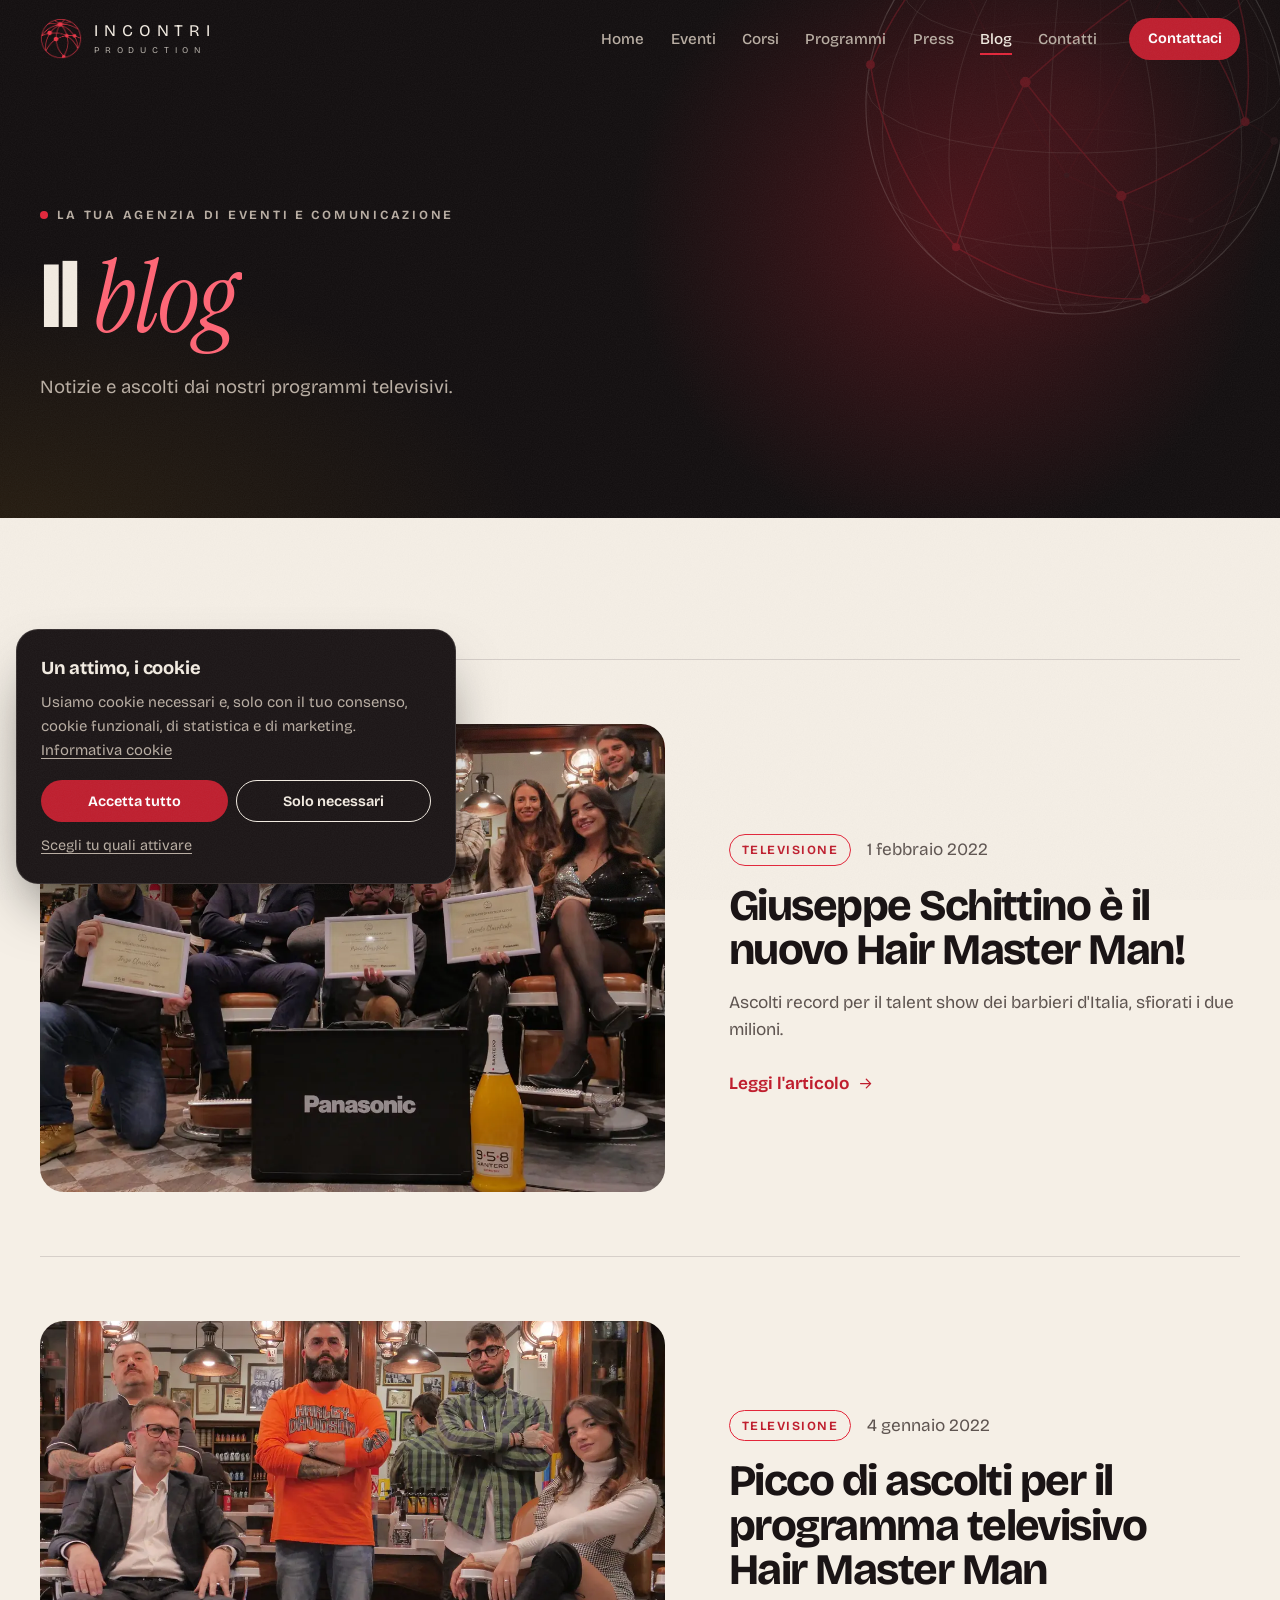
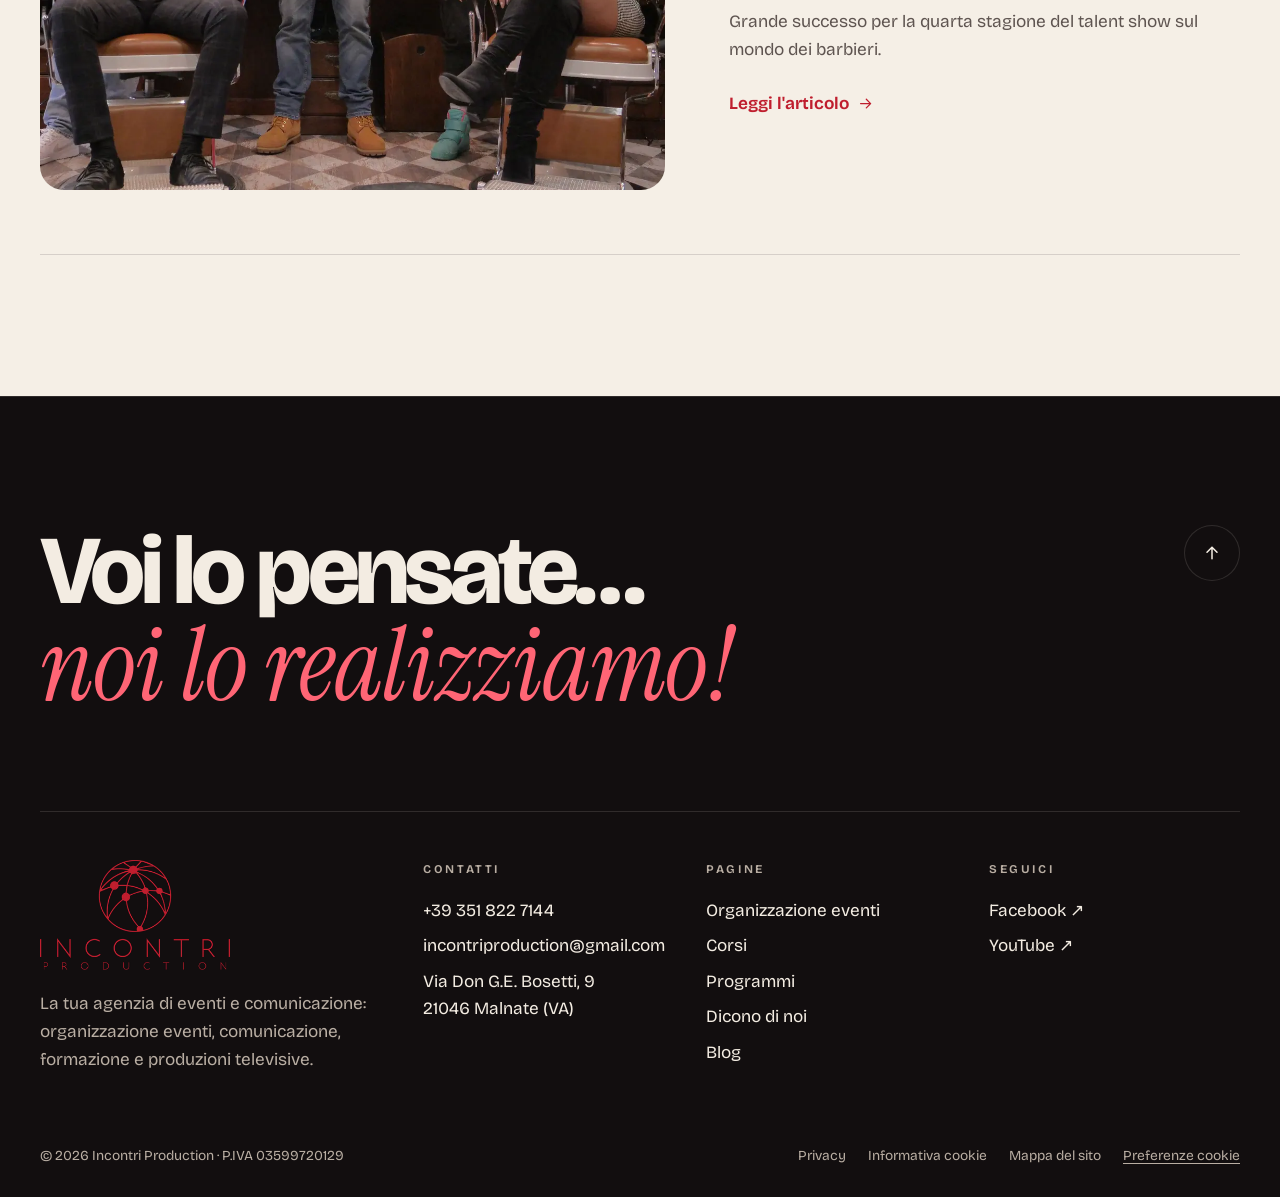
==== commit 26be82a2: "Dominio .it, email incontriproduction@gmail.com, privacy e cookie aggiornate" ====
--- a/blog.html
+++ b/blog.html
@@ -5,14 +5,14 @@
   <meta name="viewport" content="width=device-width, initial-scale=1">
   <title>Blog | Incontri Production</title>
   <meta name="description" content="Notizie dal mondo Incontri Production: televisione, ascolti e i protagonisti dei nostri programmi.">
-  <link rel="canonical" href="https://www.incontriproduction.com/blog.html">
+  <link rel="canonical" href="https://www.incontriproduction.it/blog.html">
   <meta property="og:type" content="website">
   <meta property="og:locale" content="it_IT">
   <meta property="og:site_name" content="Incontri Production">
   <meta property="og:title" content="Blog | Incontri Production">
   <meta property="og:description" content="Notizie dal mondo Incontri Production: televisione, ascolti e i protagonisti dei nostri programmi.">
-  <meta property="og:url" content="https://www.incontriproduction.com/blog.html">
-  <meta property="og:image" content="https://www.incontriproduction.com/assets/img/condivisione.jpg">
+  <meta property="og:url" content="https://www.incontriproduction.it/blog.html">
+  <meta property="og:image" content="https://www.incontriproduction.it/assets/img/condivisione.jpg">
   <meta name="twitter:card" content="summary_large_image">
   <meta name="theme-color" content="#120e0f">
   <link rel="icon" href="favicon.png" type="image/png">
@@ -22,7 +22,7 @@
   <link rel="preload" href="assets/fonts/instrument-serif.woff2" as="font" type="font/woff2" crossorigin>
   <link rel="stylesheet" href="assets/css/stile.css?v=2611031225">
   <script src="assets/js/sito.js?v=2611031225" defer></script>
-  <script type="application/ld+json">{"@context":"https://schema.org","@type":"Organization","name":"Incontri Production","url":"https://www.incontriproduction.com/","logo":"https://www.incontriproduction.com/assets/img/logo.webp","email":"info@incontriproduction.com","telephone":"+39 351 822 7144","vatID":"IT03599720129","address":{"@type":"PostalAddress","streetAddress":"Via Don G.E. Bosetti, 9","postalCode":"21046","addressLocality":"Malnate","addressRegion":"VA","addressCountry":"IT"},"sameAs":["https://www.facebook.com/incontriproduction/","https://www.youtube.com/channel/UCzw4_r2sX473PQl3FXD5Lkw"]}</script>
+  <script type="application/ld+json">{"@context":"https://schema.org","@type":"Organization","name":"Incontri Production","url":"https://www.incontriproduction.it/","logo":"https://www.incontriproduction.it/assets/img/logo.webp","email":"incontriproduction@gmail.com","telephone":"+39 351 822 7144","vatID":"IT03599720129","address":{"@type":"PostalAddress","streetAddress":"Via Don G.E. Bosetti, 9","postalCode":"21046","addressLocality":"Malnate","addressRegion":"VA","addressCountry":"IT"},"sameAs":["https://www.facebook.com/incontriproduction/","https://www.youtube.com/channel/UCzw4_r2sX473PQl3FXD5Lkw"]}</script>
 </head>
 <body>
   <a class="skip" href="#contenuto">Vai al contenuto</a>
@@ -61,7 +61,7 @@
     </ul>
     <div class="mnav__foot">
       <a href="tel:+393518227144">+39 351 822 7144</a>
-      <a href="mailto:info@incontriproduction.com">info@incontriproduction.com</a>
+      <a href="mailto:incontriproduction@gmail.com">incontriproduction@gmail.com</a>
     </div>
   </nav>
 
@@ -114,7 +114,7 @@
           <h4>Contatti</h4>
           <ul>
             <li><a href="tel:+393518227144">+39 351 822 7144</a></li>
-            <li><a href="mailto:info@incontriproduction.com">info@incontriproduction.com</a></li>
+            <li><a href="mailto:incontriproduction@gmail.com">incontriproduction@gmail.com</a></li>
             <li>Via Don G.E. Bosetti, 9<br>21046 Malnate (VA)</li>
           </ul>
         </div>
